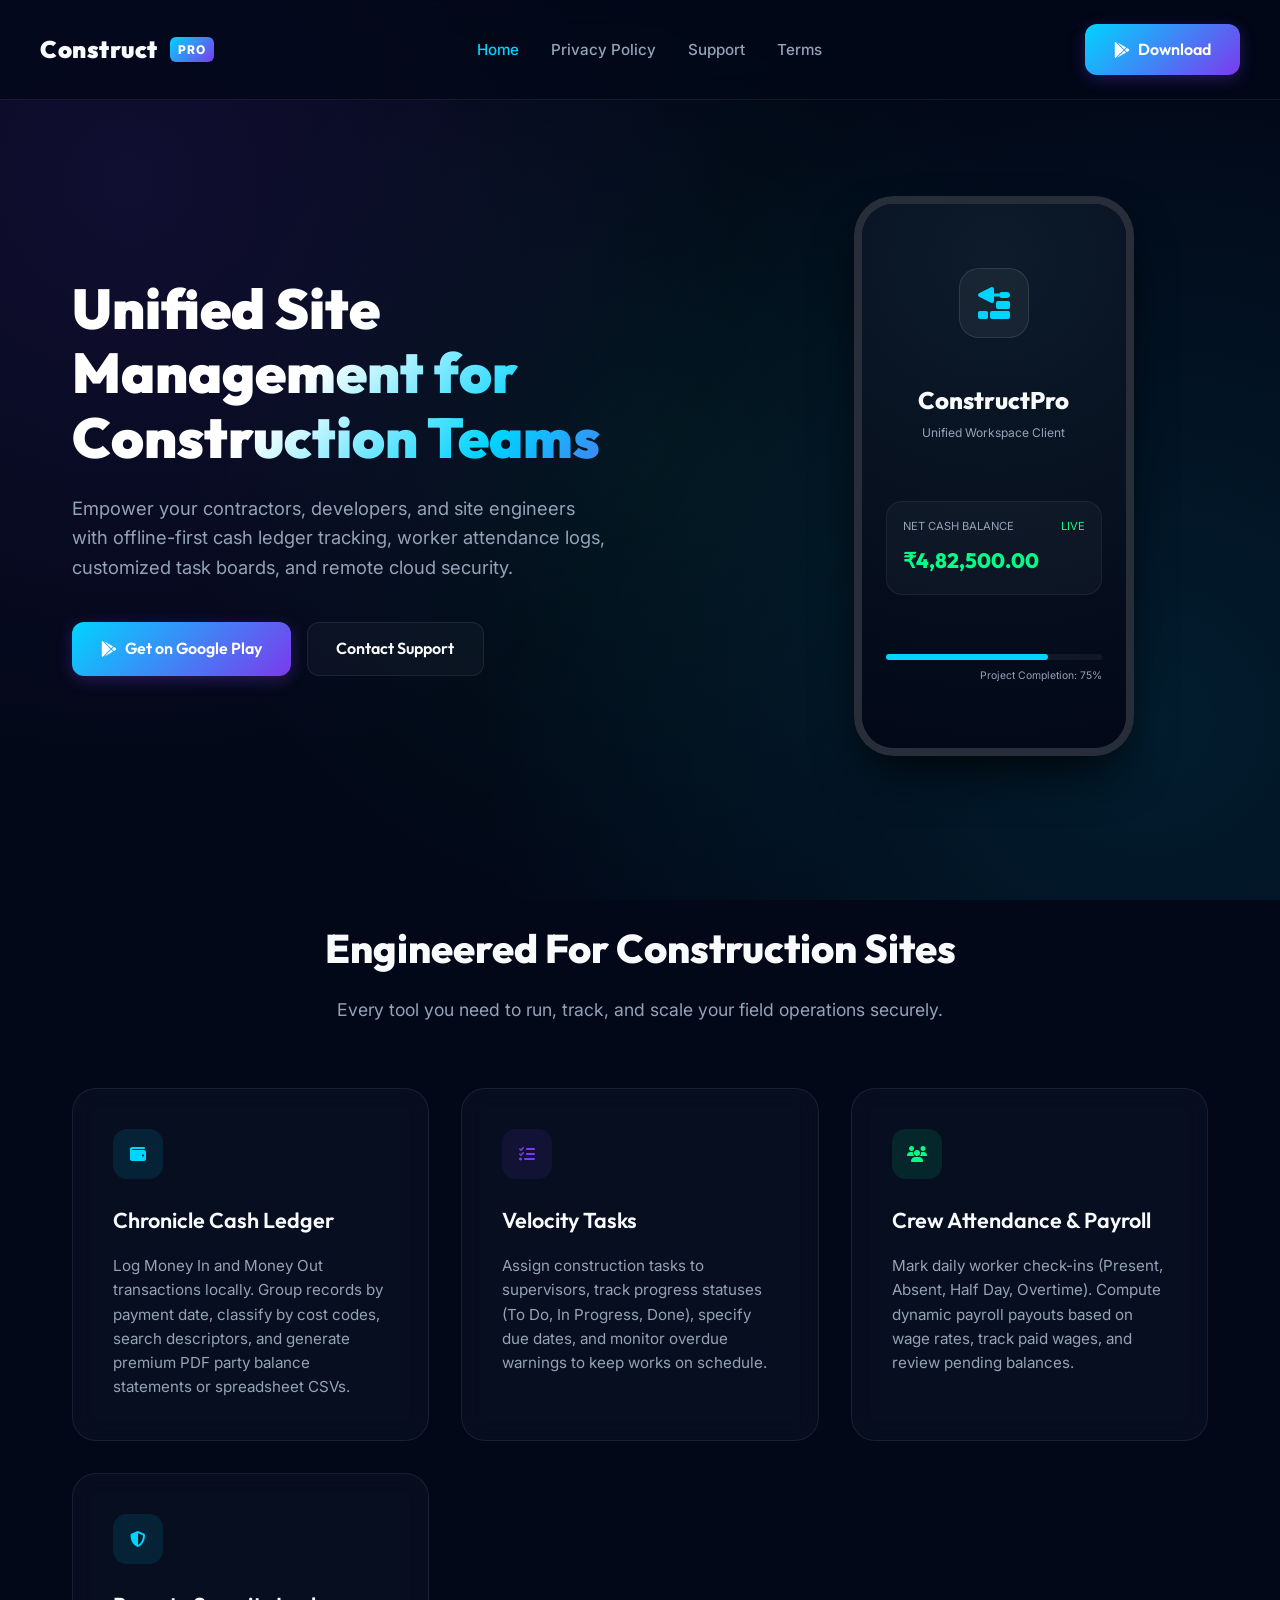
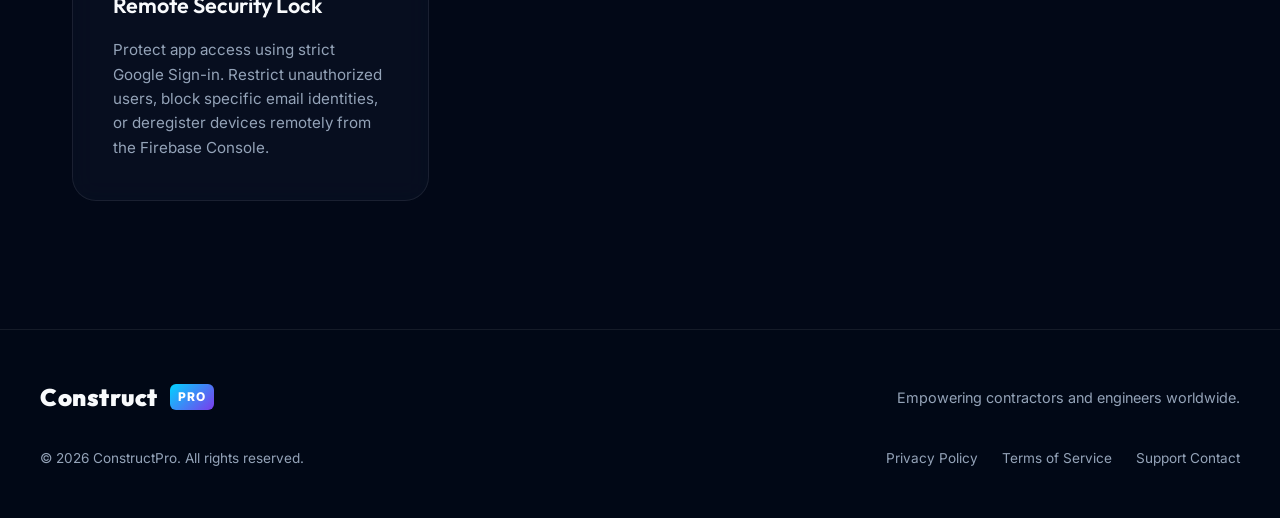
==== docs/index.html @ 1fce341b "docs: add premium landing page, privacy policy, support contact, and terms of service for GitHub Pag" ====
<!DOCTYPE html>
<html lang="en">
<head>
    <meta charset="UTF-8">
    <meta name="viewport" content="width=device-width, initial-scale=1.0">
    <title>ConstructPro - Construction Site, Ledger & Team Management</title>
    <meta name="description" content="Manage construction cash flow ledger, site tasks, and worker attendance in one secure app with real-time analytics.">
    <link rel="stylesheet" href="style.css">
    <!-- FontAwesome for beautiful icons -->
    <link rel="stylesheet" href="https://cdnjs.cloudflare.com/ajax/libs/font-awesome/6.4.0/css/all.min.css">
</head>
<body>

    <!-- Header / Navigation -->
    <header>
        <div class="nav-container">
            <a href="index.html" class="logo-section">
                <span class="logo-text">Construct</span>
                <span class="logo-badge">PRO</span>
            </a>
            <ul class="nav-links">
                <li><a href="index.html" class="active">Home</a></li>
                <li><a href="privacy.html">Privacy Policy</a></li>
                <li><a href="support.html">Support</a></li>
                <li><a href="terms.html">Terms</a></li>
            </ul>
            <a href="https://play.google.com/store/apps/details?id=com.aistudio.constructpro.kgrmqd" class="btn btn-primary" target="_blank">
                <i class="fa-brands fa-google-play"></i> Download
            </a>
        </div>
    </header>

    <!-- Hero Section -->
    <section class="hero">
        <div class="hero-content">
            <h1>Unified Site Management for Construction Teams</h1>
            <p>
                Empower your contractors, developers, and site engineers with offline-first cash ledger tracking, worker attendance logs, customized task boards, and remote cloud security.
            </p>
            <div class="hero-actions">
                <a href="https://play.google.com/store/apps/details?id=com.aistudio.constructpro.kgrmqd" class="btn btn-primary btn-lg" target="_blank">
                    <i class="fa-brands fa-google-play"></i> Get on Google Play
                </a>
                <a href="support.html" class="btn btn-secondary btn-lg">
                    Contact Support
                </a>
            </div>
        </div>
        <div class="hero-preview">
            <!-- Glassmorphic Device Mockup -->
            <div class="device-mockup">
                <div class="device-screen-mock">
                    <div class="device-logo" style="margin-top: 2rem;">
                        <i class="fa-solid fa-trowel-bricks" style="font-size: 2rem; color: #00D4FF;"></i>
                    </div>
                    <div style="text-align: center; margin-top: 1rem;">
                        <h3 style="font-family: 'Outfit', sans-serif; font-size: 1.5rem; font-weight: 800;">ConstructPro</h3>
                        <p style="font-size: 0.75rem; color: #94A3B8; margin-top: 0.25rem;">Unified Workspace Client</p>
                    </div>
                    <div style="width: 100%; padding: 1rem; background: rgba(255,255,255,0.03); border: 1px solid rgba(255,255,255,0.06); border-radius: 16px; margin: 2rem 0;">
                        <div style="display: flex; justify-content: space-between; font-size: 0.7rem; color: #94A3B8; margin-bottom: 0.5rem;">
                            <span>NET CASH BALANCE</span>
                            <span style="color: #00FF87;">LIVE</span>
                        </div>
                        <h4 style="font-family: 'Outfit', sans-serif; font-size: 1.3rem; font-weight: 800; color: #00FF87;">₹4,82,500.00</h4>
                    </div>
                    <div style="width: 100%; display: flex; flex-direction: column; gap: 0.50rem; margin-bottom: 2rem;">
                        <div style="height: 6px; width: 100%; background: rgba(255,255,255,0.05); border-radius: 3px;">
                            <div style="height: 100%; width: 75%; background: var(--accent-cyan); border-radius: 3px;"></div>
                        </div>
                        <span style="font-size: 0.65rem; color: #94A3B8; text-align: right;">Project Completion: 75%</span>
                    </div>
                </div>
            </div>
        </div>
    </section>

    <!-- Features Section -->
    <section class="features-section">
        <div class="section-header">
            <h2>Engineered For Construction Sites</h2>
            <p>Every tool you need to run, track, and scale your field operations securely.</p>
        </div>
        <div class="features-grid">
            
            <!-- Feature 1: Ledger -->
            <div class="feature-card">
                <div class="feature-icon-box">
                    <i class="fa-solid fa-wallet"></i>
                </div>
                <h3>Chronicle Cash Ledger</h3>
                <p>
                    Log Money In and Money Out transactions locally. Group records by payment date, classify by cost codes, search descriptors, and generate premium PDF party balance statements or spreadsheet CSVs.
                </p>
            </div>

            <!-- Feature 2: Tasks -->
            <div class="feature-card violet">
                <div class="feature-icon-box">
                    <i class="fa-solid fa-list-check"></i>
                </div>
                <h3>Velocity Tasks</h3>
                <p>
                    Assign construction tasks to supervisors, track progress statuses (To Do, In Progress, Done), specify due dates, and monitor overdue warnings to keep works on schedule.
                </p>
            </div>

            <!-- Feature 3: Attendance -->
            <div class="feature-card green">
                <div class="feature-icon-box">
                    <i class="fa-solid fa-users"></i>
                </div>
                <h3>Crew Attendance & Payroll</h3>
                <p>
                    Mark daily worker check-ins (Present, Absent, Half Day, Overtime). Compute dynamic payroll payouts based on wage rates, track paid wages, and review pending balances.
                </p>
            </div>

            <!-- Feature 4: Security -->
            <div class="feature-card pink">
                <div class="feature-icon-box">
                    <i class="fa-solid fa-shield-halved"></i>
                </div>
                <h3>Remote Security Lock</h3>
                <p>
                    Protect app access using strict Google Sign-in. Restrict unauthorized users, block specific email identities, or deregister devices remotely from the Firebase Console.
                </p>
            </div>

        </div>
    </section>

    <!-- Footer -->
    <footer>
        <div class="footer-container">
            <div class="footer-top">
                <a href="index.html" class="logo-section">
                    <span class="logo-text">Construct</span>
                    <span class="logo-badge">PRO</span>
                </a>
                <span style="color: #94A3B8; font-size: 0.9rem;">Empowering contractors and engineers worldwide.</span>
            </div>
            <div class="footer-bottom">
                <p>&copy; 2026 ConstructPro. All rights reserved.</p>
                <div class="footer-bottom-links">
                    <a href="privacy.html">Privacy Policy</a>
                    <a href="terms.html">Terms of Service</a>
                    <a href="support.html">Support Contact</a>
                </div>
            </div>
        </div>
    </footer>

</body>
</html>
---- docs/style.css ----
@import url('https://fonts.googleapis.com/css2?family=Inter:wght@300;400;500;600;700&family=Outfit:wght@400;600;800;900&display=swap');

:root {
    --bg-dark: #020817;
    --bg-card: rgba(15, 23, 42, 0.45);
    --border-color: rgba(255, 255, 255, 0.08);
    --accent-cyan: #00D4FF;
    --accent-violet: #7C3AED;
    --accent-green: #00FF87;
    --accent-pink: #EC4899;
    --text-primary: #F8FAFC;
    --text-secondary: #94A3B8;
}

* {
    margin: 0;
    padding: 0;
    box-sizing: border-box;
}

body {
    background-color: var(--bg-dark);
    background-image: 
        radial-gradient(circle at 10% 20%, rgba(124, 58, 237, 0.12) 0%, transparent 45%),
        radial-gradient(circle at 90% 80%, rgba(0, 212, 255, 0.1) 0%, transparent 50%),
        radial-gradient(circle at 50% 50%, rgba(0, 255, 135, 0.05) 0%, transparent 60%);
    background-attachment: fixed;
    color: var(--text-primary);
    font-family: 'Inter', sans-serif;
    line-height: 1.6;
    overflow-x: hidden;
}

/* Header & Nav */
header {
    width: 100%;
    padding: 1.5rem 2rem;
    position: sticky;
    top: 0;
    z-index: 100;
    backdrop-filter: blur(16px);
    -webkit-backdrop-filter: blur(16px);
    border-bottom: 1px solid var(--border-color);
    background: rgba(2, 8, 23, 0.7);
}

.nav-container {
    max-width: 1200px;
    margin: 0 auto;
    display: flex;
    justify-content: space-between;
    align-items: center;
}

.logo-section {
    display: flex;
    align-items: center;
    gap: 0.75rem;
    text-decoration: none;
}

.logo-text {
    font-family: 'Outfit', sans-serif;
    font-weight: 900;
    font-size: 1.5rem;
    color: var(--text-primary);
    letter-spacing: 0.5px;
}

.logo-badge {
    background: linear-gradient(135deg, var(--accent-cyan), var(--accent-violet));
    color: white;
    font-size: 0.75rem;
    font-weight: 800;
    padding: 0.2rem 0.5rem;
    border-radius: 6px;
    letter-spacing: 1px;
}

.nav-links {
    display: flex;
    gap: 2rem;
    list-style: none;
}

.nav-links a {
    color: var(--text-secondary);
    text-decoration: none;
    font-weight: 500;
    font-size: 0.95rem;
    transition: color 0.3s ease;
}

.nav-links a:hover,
.nav-links a.active {
    color: var(--accent-cyan);
}

/* Glass Buttons */
.btn {
    display: inline-flex;
    align-items: center;
    justify-content: center;
    gap: 0.5rem;
    padding: 0.8rem 1.8rem;
    border-radius: 12px;
    font-weight: 600;
    text-decoration: none;
    transition: all 0.3s ease;
    cursor: pointer;
    font-family: 'Outfit', sans-serif;
}

.btn-primary {
    background: linear-gradient(135deg, var(--accent-cyan), var(--accent-violet));
    color: white;
    border: none;
    box-shadow: 0 4px 15px rgba(124, 58, 237, 0.3);
}

.btn-primary:hover {
    transform: translateY(-2px);
    box-shadow: 0 8px 25px rgba(124, 58, 237, 0.45);
}

.btn-secondary {
    background: rgba(255, 255, 255, 0.03);
    color: var(--text-primary);
    border: 1px solid var(--border-color);
}

.btn-secondary:hover {
    background: rgba(255, 255, 255, 0.08);
    border-color: var(--accent-cyan);
    transform: translateY(-2px);
}

/* Hero Section */
.hero {
    max-width: 1200px;
    margin: 4rem auto;
    padding: 2rem;
    display: grid;
    grid-template-columns: 1.2fr 0.8fr;
    gap: 4rem;
    align-items: center;
}

.hero-content h1 {
    font-family: 'Outfit', sans-serif;
    font-size: 3.5rem;
    font-weight: 900;
    line-height: 1.15;
    margin-bottom: 1.5rem;
    background: linear-gradient(135deg, #FFF 40%, var(--accent-cyan) 70%, var(--accent-violet));
    -webkit-background-clip: text;
    -webkit-text-fill-color: transparent;
}

.hero-content p {
    font-size: 1.15rem;
    color: var(--text-secondary);
    margin-bottom: 2.5rem;
    max-width: 540px;
}

.hero-actions {
    display: flex;
    gap: 1rem;
}

.hero-preview {
    display: flex;
    justify-content: center;
    position: relative;
}

.device-mockup {
    width: 280px;
    height: 560px;
    border-radius: 40px;
    border: 8px solid rgba(255, 255, 255, 0.15);
    background: var(--bg-dark);
    box-shadow: 0 25px 50px -12px rgba(0, 0, 0, 0.8);
    position: relative;
    overflow: hidden;
    display: flex;
    flex-direction: column;
    justify-content: center;
    align-items: center;
}

.device-screen-mock {
    width: 100%;
    height: 100%;
    background: radial-gradient(circle at 50% 10%, #0d1b2a, #020817);
    padding: 2rem 1.5rem;
    display: flex;
    flex-direction: column;
    justify-content: space-between;
    align-items: center;
}

.device-logo {
    width: 70px;
    height: 70px;
    border-radius: 20px;
    background: rgba(255, 255, 255, 0.05);
    border: 1px solid rgba(255, 255, 255, 0.1);
    display: flex;
    align-items: center;
    justify-content: center;
}

/* Features Grid */
.features-section {
    max-width: 1200px;
    margin: 6rem auto;
    padding: 2rem;
}

.section-header {
    text-align: center;
    margin-bottom: 4rem;
}

.section-header h2 {
    font-family: 'Outfit', sans-serif;
    font-size: 2.5rem;
    font-weight: 800;
    margin-bottom: 1rem;
}

.section-header p {
    color: var(--text-secondary);
    font-size: 1.1rem;
}

.features-grid {
    display: grid;
    grid-template-columns: repeat(auto-fit, minmax(320px, 1fr));
    gap: 2rem;
}

.feature-card {
    background: var(--bg-card);
    border: 1px solid var(--border-color);
    border-radius: 24px;
    padding: 2.5rem;
    backdrop-filter: blur(12px);
    -webkit-backdrop-filter: blur(12px);
    transition: all 0.3s ease;
}

.feature-card:hover {
    transform: translateY(-5px);
    border-color: var(--accent-cyan);
    box-shadow: 0 10px 30px rgba(0, 212, 255, 0.06);
}

.feature-icon-box {
    width: 50px;
    height: 50px;
    border-radius: 14px;
    display: flex;
    align-items: center;
    justify-content: center;
    margin-bottom: 1.5rem;
    background: rgba(0, 212, 255, 0.1);
    color: var(--accent-cyan);
}

.feature-card.violet .feature-icon-box {
    background: rgba(124, 58, 237, 0.1);
    color: var(--accent-violet);
}

.feature-card.green .feature-icon-box {
    background: rgba(0, 255, 135, 0.1);
    color: var(--accent-green);
}

.feature-card h3 {
    font-family: 'Outfit', sans-serif;
    font-size: 1.35rem;
    font-weight: 600;
    margin-bottom: 1rem;
}

.feature-card p {
    color: var(--text-secondary);
    font-size: 0.95rem;
    line-height: 1.6;
}

/* Document pages template (Privacy, Terms, Support) */
.doc-container {
    max-width: 800px;
    margin: 4rem auto;
    padding: 2rem;
    background: var(--bg-card);
    border: 1px solid var(--border-color);
    border-radius: 24px;
    backdrop-filter: blur(12px);
    -webkit-backdrop-filter: blur(12px);
}

.doc-container h1 {
    font-family: 'Outfit', sans-serif;
    font-size: 2.2rem;
    font-weight: 800;
    margin-bottom: 2rem;
    border-bottom: 1px solid var(--border-color);
    padding-bottom: 1rem;
}

.doc-content h2 {
    font-family: 'Outfit', sans-serif;
    font-size: 1.35rem;
    font-weight: 600;
    margin-top: 2rem;
    margin-bottom: 1rem;
    color: var(--accent-cyan);
}

.doc-content p {
    color: var(--text-secondary);
    margin-bottom: 1.25rem;
    font-size: 0.95rem;
}

.doc-content ul {
    margin-left: 1.5rem;
    margin-bottom: 1.5rem;
    color: var(--text-secondary);
    font-size: 0.95rem;
}

.doc-content li {
    margin-bottom: 0.5rem;
}

/* Support Form */
.support-form {
    display: flex;
    flex-direction: column;
    gap: 1.5rem;
    margin-top: 2rem;
}

.form-group {
    display: flex;
    flex-direction: column;
    gap: 0.5rem;
}

.form-group label {
    font-weight: 600;
    font-size: 0.9rem;
    color: var(--text-primary);
}

.form-group input,
.form-group textarea {
    background: rgba(255, 255, 255, 0.03);
    border: 1px solid var(--border-color);
    border-radius: 12px;
    padding: 0.8rem 1rem;
    color: var(--text-primary);
    font-family: inherit;
    transition: all 0.3s ease;
}

.form-group input:focus,
.form-group textarea:focus {
    outline: none;
    border-color: var(--accent-cyan);
    background: rgba(255, 255, 255, 0.06);
}

/* Footer */
footer {
    border-top: 1px solid var(--border-color);
    padding: 3rem 2rem;
    margin-top: 6rem;
    background: rgba(2, 8, 23, 0.9);
}

.footer-container {
    max-width: 1200px;
    margin: 0 auto;
    display: flex;
    flex-direction: column;
    gap: 2rem;
}

.footer-top {
    display: flex;
    justify-content: space-between;
    align-items: center;
    flex-wrap: wrap;
    gap: 1.5rem;
}

.footer-bottom {
    display: flex;
    justify-content: space-between;
    color: var(--text-secondary);
    font-size: 0.85rem;
    flex-wrap: wrap;
    gap: 1rem;
}

.footer-bottom-links {
    display: flex;
    gap: 1.5rem;
}

.footer-bottom-links a {
    color: var(--text-secondary);
    text-decoration: none;
    transition: color 0.3s ease;
}

.footer-bottom-links a:hover {
    color: var(--accent-cyan);
}

/* Responsive */
@media (max-width: 1024px) {
    .hero {
        grid-template-columns: 1fr;
        text-align: center;
        gap: 3rem;
    }
    .hero-content p {
        margin-left: auto;
        margin-right: auto;
    }
    .hero-actions {
        justify-content: center;
    }
}

@media (max-width: 640px) {
    .hero-content h1 {
        font-size: 2.5rem;
    }
    .nav-links {
        display: none; /* simple hidden links for small mobile */
    }
    .footer-top, .footer-bottom {
        flex-direction: column;
        align-items: center;
        text-align: center;
    }
}
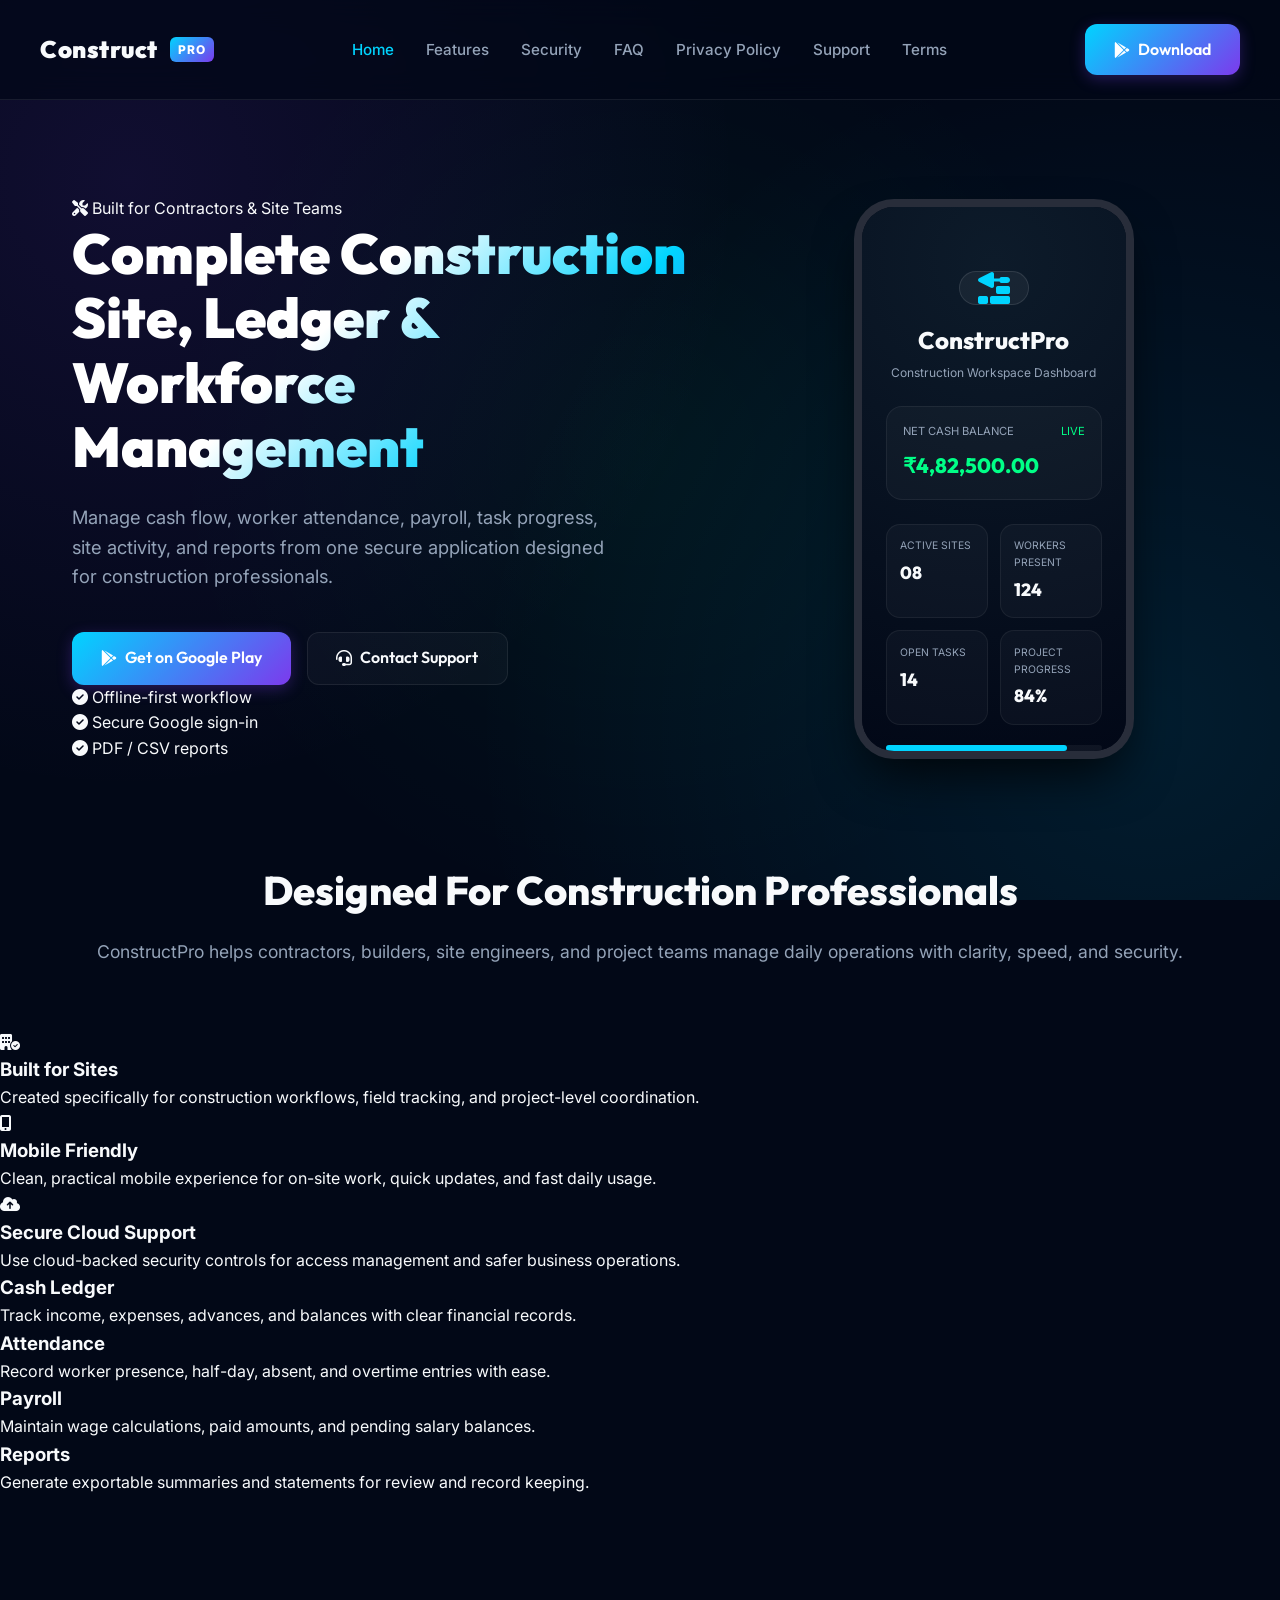
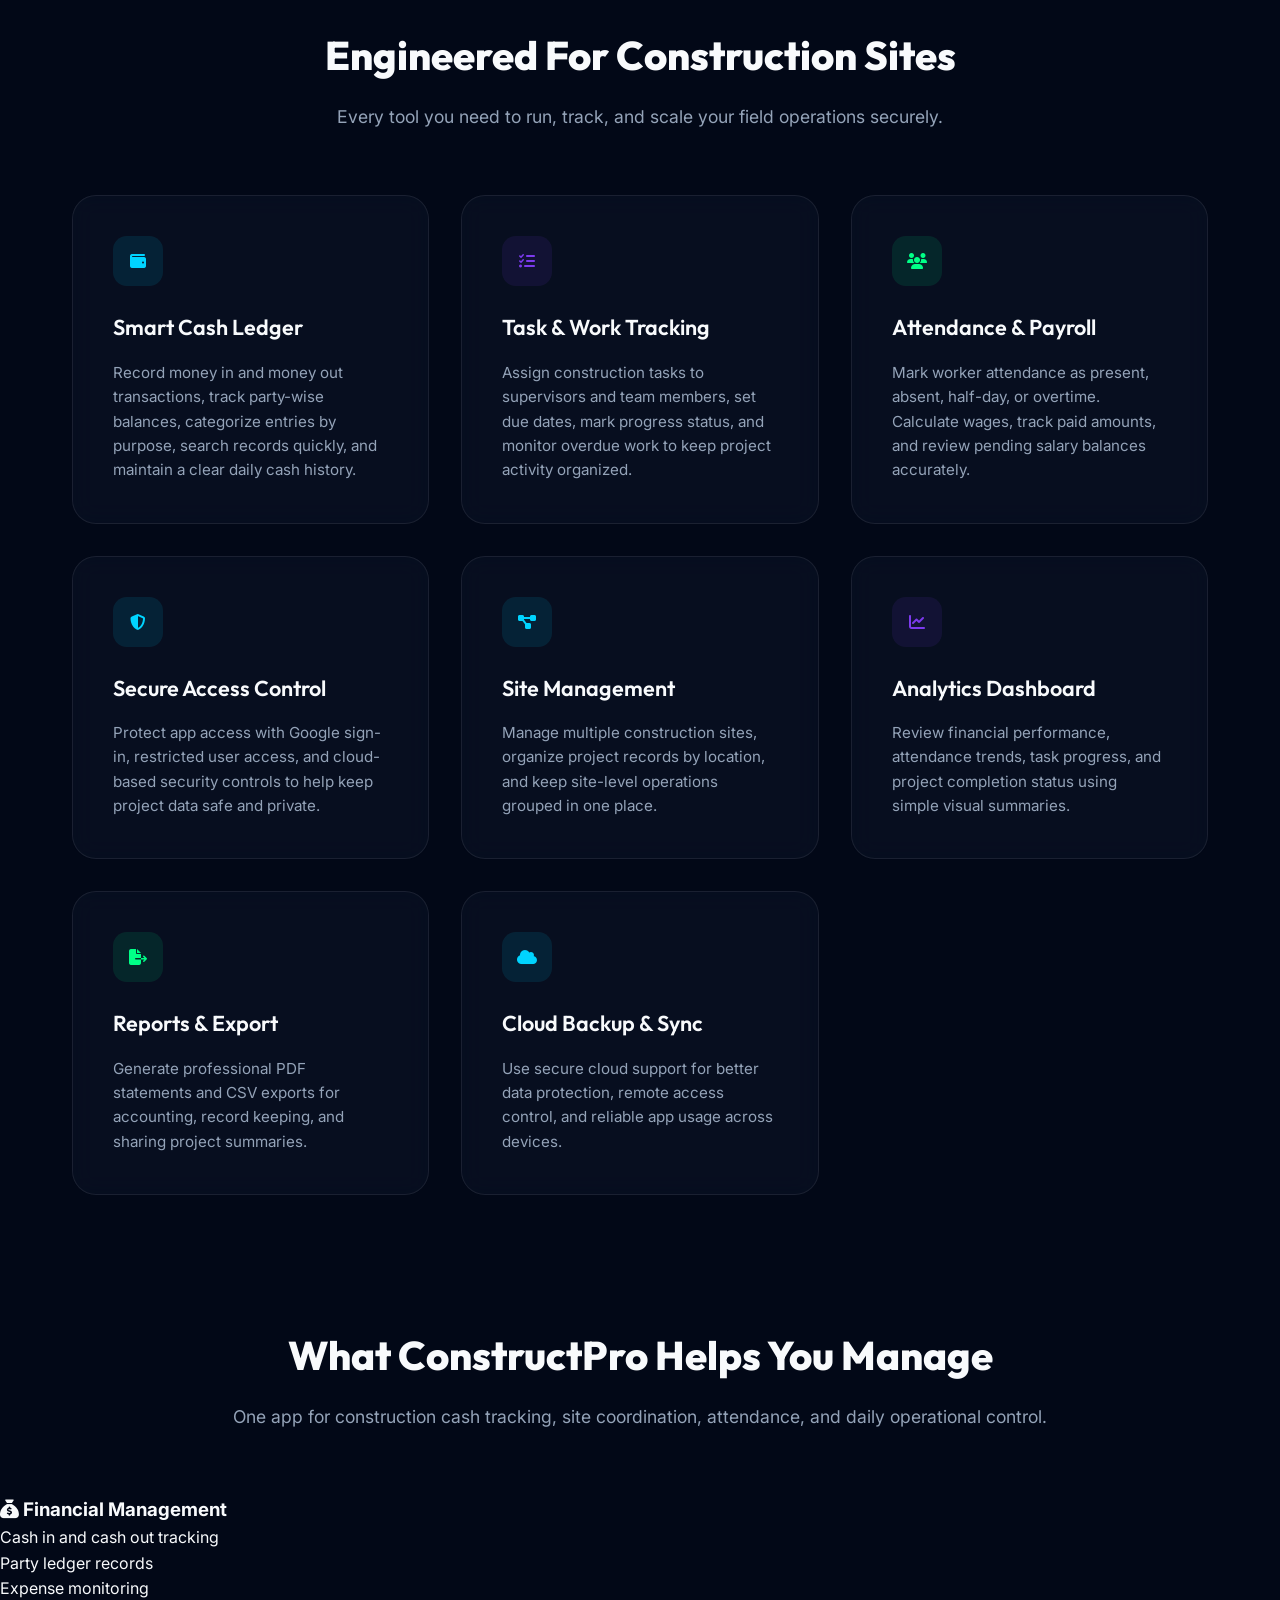
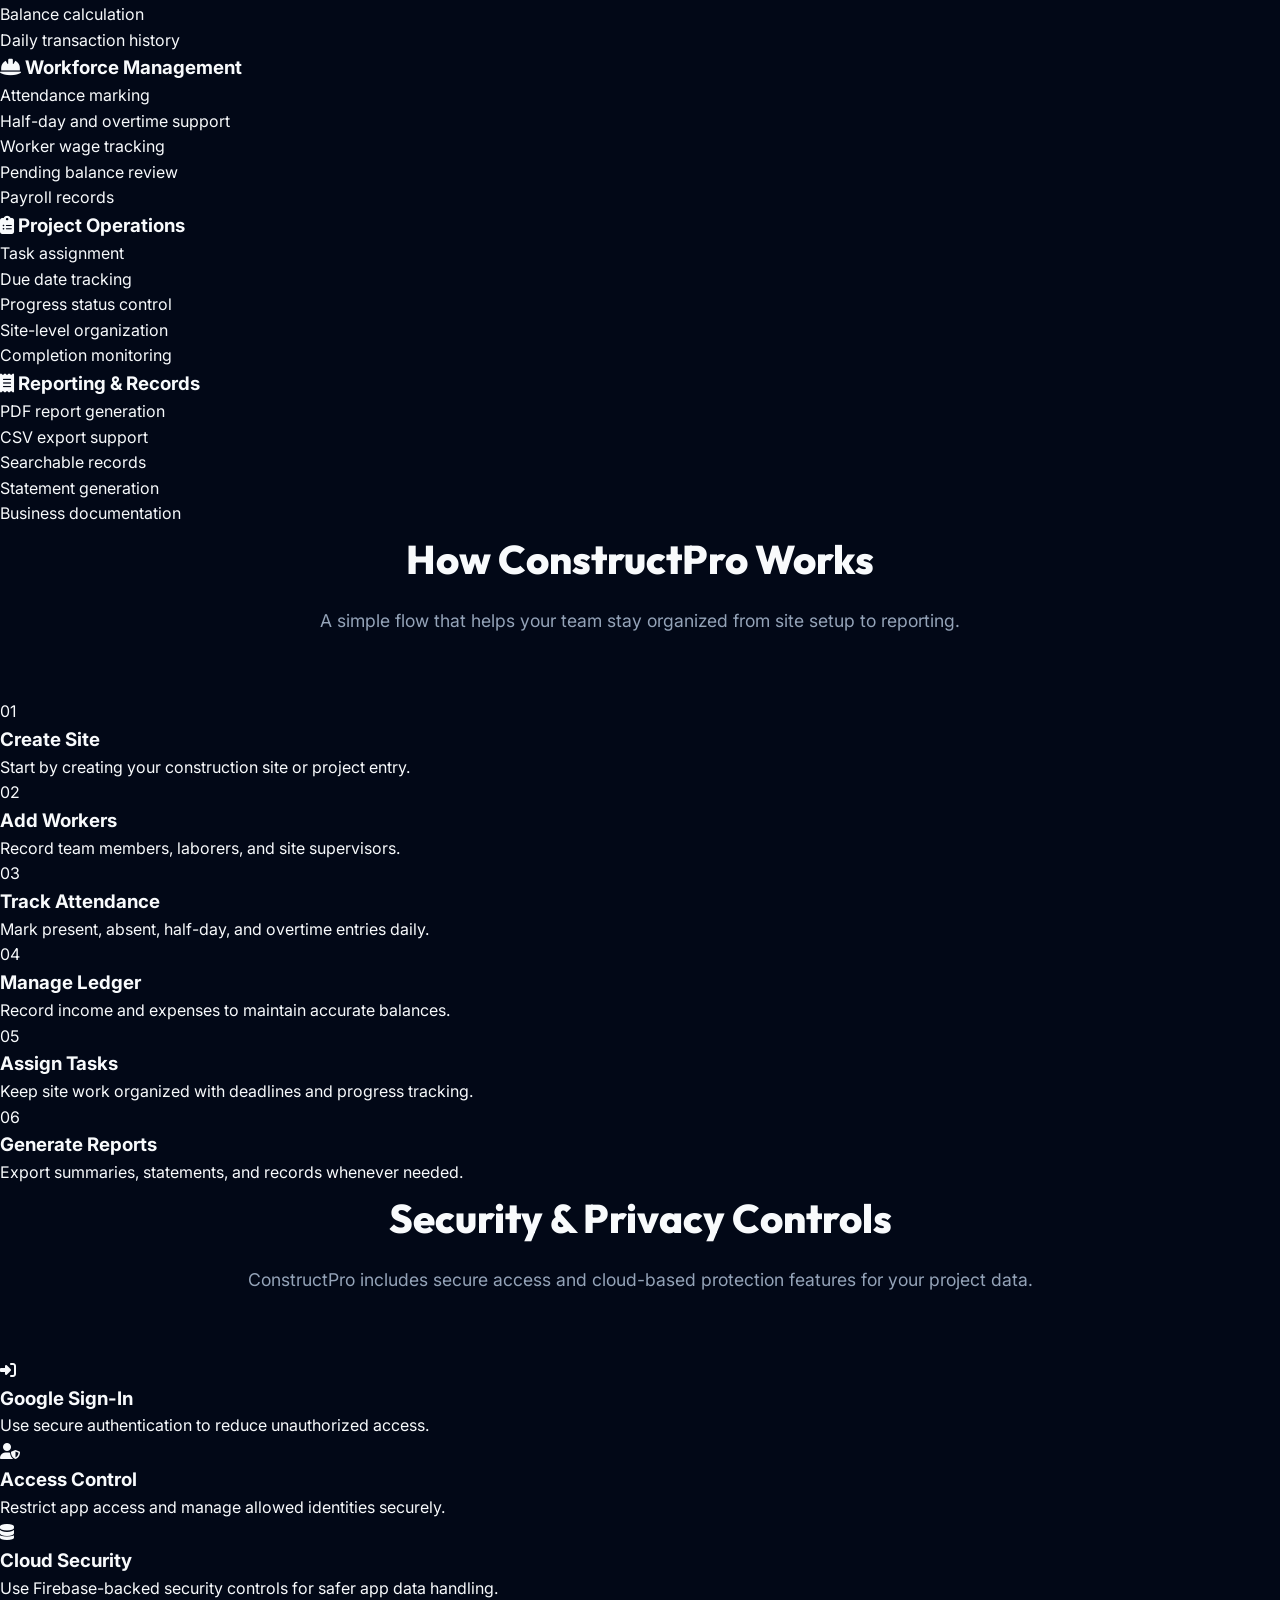
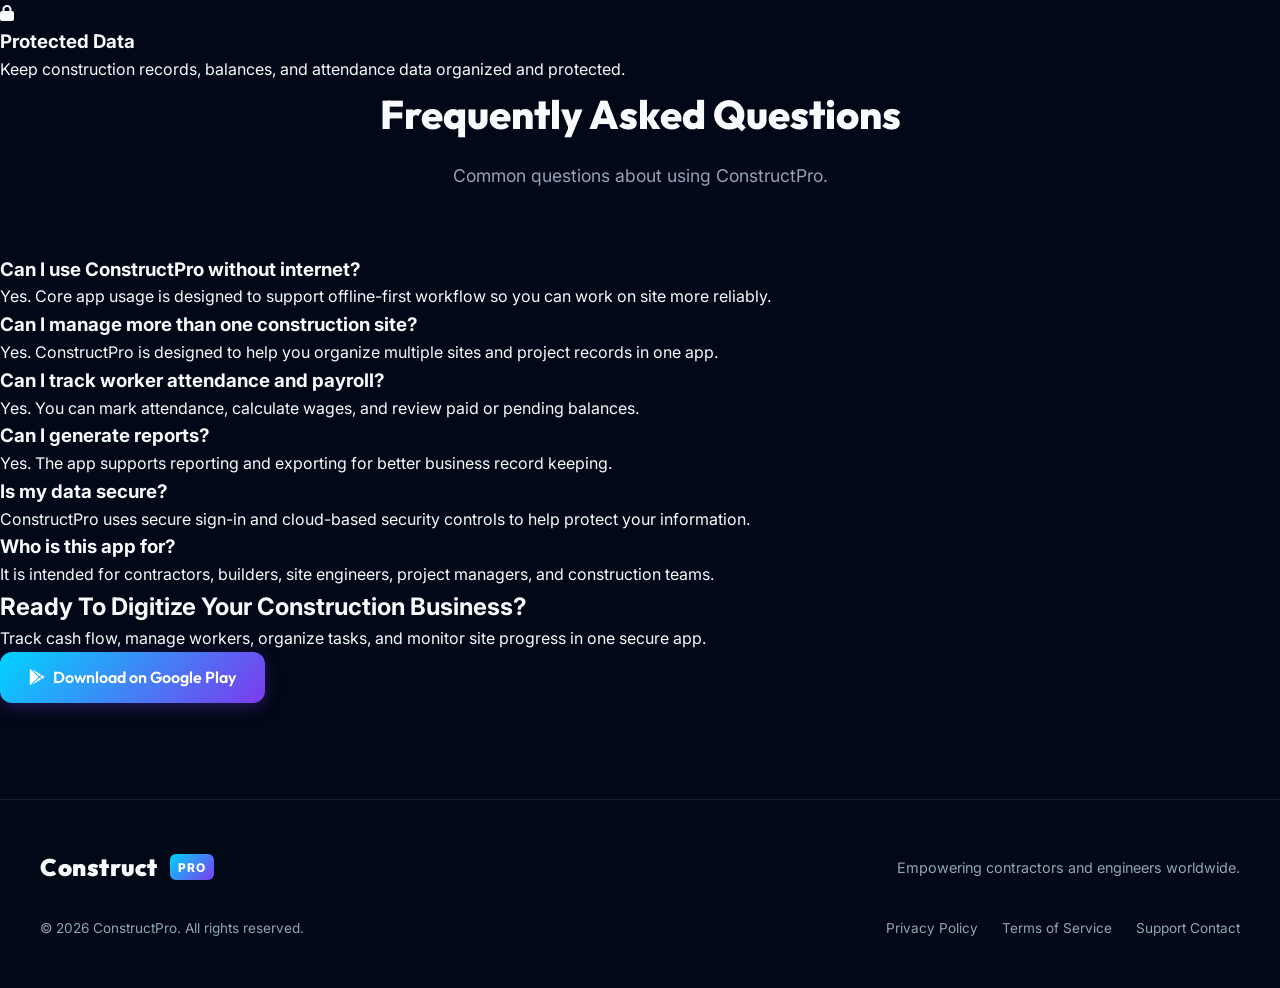
==== commit 3e88753d: "Revise SEO metadata and enhance hero section Updated the description meta tag and added keywords for" ====
--- a/docs/index.html
+++ b/docs/index.html
@@ -4,8 +4,12 @@
     <meta charset="UTF-8">
     <meta name="viewport" content="width=device-width, initial-scale=1.0">
     <title>ConstructPro - Construction Site, Ledger & Team Management</title>
-    <meta name="description" content="Manage construction cash flow ledger, site tasks, and worker attendance in one secure app with real-time analytics.">
+    <meta name="description" content="ConstructPro is an all-in-one construction management app for cash ledger tracking, site tasks, worker attendance, payroll, reports, and secure cloud-backed operations.">
+    <meta name="keywords" content="construction app, site management, ledger app, attendance app, payroll management, contractor app, construction dashboard, project management">
+    <meta name="theme-color" content="#0B1220">
+    <link rel="canonical" href="index.html">
     <link rel="stylesheet" href="style.css">
+    <link rel="preconnect" href="https://cdnjs.cloudflare.com">
     <!-- FontAwesome for beautiful icons -->
     <link rel="stylesheet" href="https://cdnjs.cloudflare.com/ajax/libs/font-awesome/6.4.0/css/all.min.css">
 </head>
@@ -14,132 +18,478 @@
     <!-- Header / Navigation -->
     <header>
         <div class="nav-container">
-            <a href="index.html" class="logo-section">
+            <a href="index.html" class="logo-section" aria-label="ConstructPro home">
                 <span class="logo-text">Construct</span>
                 <span class="logo-badge">PRO</span>
             </a>
+
             <ul class="nav-links">
                 <li><a href="index.html" class="active">Home</a></li>
+                <li><a href="#features">Features</a></li>
+                <li><a href="#security">Security</a></li>
+                <li><a href="#faq">FAQ</a></li>
                 <li><a href="privacy.html">Privacy Policy</a></li>
                 <li><a href="support.html">Support</a></li>
                 <li><a href="terms.html">Terms</a></li>
             </ul>
-            <a href="https://play.google.com/store/apps/details?id=com.aistudio.constructpro.kgrmqd" class="btn btn-primary" target="_blank">
+
+            <a href="https://play.google.com/store/apps/details?id=com.aistudio.constructpro.kgrmqd"
+               class="btn btn-primary"
+               target="_blank"
+               rel="noopener noreferrer">
                 <i class="fa-brands fa-google-play"></i> Download
             </a>
         </div>
     </header>
 
-    <!-- Hero Section -->
-    <section class="hero">
-        <div class="hero-content">
-            <h1>Unified Site Management for Construction Teams</h1>
-            <p>
-                Empower your contractors, developers, and site engineers with offline-first cash ledger tracking, worker attendance logs, customized task boards, and remote cloud security.
-            </p>
-            <div class="hero-actions">
-                <a href="https://play.google.com/store/apps/details?id=com.aistudio.constructpro.kgrmqd" class="btn btn-primary btn-lg" target="_blank">
-                    <i class="fa-brands fa-google-play"></i> Get on Google Play
+    <main>
+
+        <!-- Hero Section -->
+        <section class="hero">
+            <div class="hero-content">
+                <div class="hero-kicker">
+                    <span class="hero-pill"><i class="fa-solid fa-screwdriver-wrench"></i> Built for Contractors & Site Teams</span>
+                </div>
+
+                <h1>Complete Construction Site, Ledger & Workforce Management</h1>
+
+                <p>
+                    Manage cash flow, worker attendance, payroll, task progress, site activity, and reports from one secure application designed for construction professionals.
+                </p>
+
+                <div class="hero-actions">
+                    <a href="https://play.google.com/store/apps/details?id=com.aistudio.constructpro.kgrmqd"
+                       class="btn btn-primary btn-lg"
+                       target="_blank"
+                       rel="noopener noreferrer">
+                        <i class="fa-brands fa-google-play"></i> Get on Google Play
+                    </a>
+                    <a href="support.html" class="btn btn-secondary btn-lg">
+                        <i class="fa-solid fa-headset"></i> Contact Support
+                    </a>
+                </div>
+
+                <div class="hero-meta">
+                    <div class="hero-meta-item">
+                        <i class="fa-solid fa-circle-check"></i>
+                        <span>Offline-first workflow</span>
+                    </div>
+                    <div class="hero-meta-item">
+                        <i class="fa-solid fa-circle-check"></i>
+                        <span>Secure Google sign-in</span>
+                    </div>
+                    <div class="hero-meta-item">
+                        <i class="fa-solid fa-circle-check"></i>
+                        <span>PDF / CSV reports</span>
+                    </div>
+                </div>
+            </div>
+
+            <div class="hero-preview">
+                <!-- Glassmorphic Device Mockup -->
+                <div class="device-mockup">
+                    <div class="device-screen-mock">
+                        <div class="device-logo" style="margin-top: 2rem;">
+                            <i class="fa-solid fa-trowel-bricks" style="font-size: 2rem; color: #00D4FF;"></i>
+                        </div>
+
+                        <div style="text-align: center; margin-top: 1rem;">
+                            <h3 style="font-family: 'Outfit', sans-serif; font-size: 1.5rem; font-weight: 800;">ConstructPro</h3>
+                            <p style="font-size: 0.75rem; color: #94A3B8; margin-top: 0.25rem;">Construction Workspace Dashboard</p>
+                        </div>
+
+                        <div style="width: 100%; padding: 1rem; background: rgba(255,255,255,0.03); border: 1px solid rgba(255,255,255,0.06); border-radius: 16px; margin: 1.5rem 0;">
+                            <div style="display: flex; justify-content: space-between; font-size: 0.7rem; color: #94A3B8; margin-bottom: 0.5rem;">
+                                <span>NET CASH BALANCE</span>
+                                <span style="color: #00FF87;">LIVE</span>
+                            </div>
+                            <h4 style="font-family: 'Outfit', sans-serif; font-size: 1.3rem; font-weight: 800; color: #00FF87;">₹4,82,500.00</h4>
+                        </div>
+
+                        <div style="width: 100%; display: grid; grid-template-columns: 1fr 1fr; gap: 0.75rem; margin-bottom: 1.25rem;">
+                            <div style="padding: 0.85rem; background: rgba(255,255,255,0.03); border: 1px solid rgba(255,255,255,0.06); border-radius: 14px;">
+                                <div style="font-size: 0.65rem; color: #94A3B8; margin-bottom: 0.25rem;">ACTIVE SITES</div>
+                                <div style="font-family: 'Outfit', sans-serif; font-size: 1.1rem; font-weight: 800;">08</div>
+                            </div>
+                            <div style="padding: 0.85rem; background: rgba(255,255,255,0.03); border: 1px solid rgba(255,255,255,0.06); border-radius: 14px;">
+                                <div style="font-size: 0.65rem; color: #94A3B8; margin-bottom: 0.25rem;">WORKERS PRESENT</div>
+                                <div style="font-family: 'Outfit', sans-serif; font-size: 1.1rem; font-weight: 800;">124</div>
+                            </div>
+                            <div style="padding: 0.85rem; background: rgba(255,255,255,0.03); border: 1px solid rgba(255,255,255,0.06); border-radius: 14px;">
+                                <div style="font-size: 0.65rem; color: #94A3B8; margin-bottom: 0.25rem;">OPEN TASKS</div>
+                                <div style="font-family: 'Outfit', sans-serif; font-size: 1.1rem; font-weight: 800;">14</div>
+                            </div>
+                            <div style="padding: 0.85rem; background: rgba(255,255,255,0.03); border: 1px solid rgba(255,255,255,0.06); border-radius: 14px;">
+                                <div style="font-size: 0.65rem; color: #94A3B8; margin-bottom: 0.25rem;">PROJECT PROGRESS</div>
+                                <div style="font-family: 'Outfit', sans-serif; font-size: 1.1rem; font-weight: 800;">84%</div>
+                            </div>
+                        </div>
+
+                        <div style="width: 100%; display: flex; flex-direction: column; gap: 0.50rem; margin-bottom: 1.25rem;">
+                            <div style="height: 6px; width: 100%; background: rgba(255,255,255,0.05); border-radius: 3px;">
+                                <div style="height: 100%; width: 84%; background: var(--accent-cyan); border-radius: 3px;"></div>
+                            </div>
+                            <span style="font-size: 0.65rem; color: #94A3B8; text-align: right;">Project Completion: 84%</span>
+                        </div>
+
+                        <div style="width: 100%; padding: 1rem; background: rgba(255,255,255,0.03); border: 1px solid rgba(255,255,255,0.06); border-radius: 16px;">
+                            <div style="display: flex; justify-content: space-between; align-items: center;">
+                                <span style="font-size: 0.75rem; color: #94A3B8;">TODAY'S EXPENSES</span>
+                                <span style="font-family: 'Outfit', sans-serif; font-weight: 800;">₹24,000</span>
+                            </div>
+                        </div>
+                    </div>
+                </div>
+            </div>
+        </section>
+
+        <!-- App Overview -->
+        <section class="overview-section">
+            <div class="section-header">
+                <h2>Designed For Construction Professionals</h2>
+                <p>
+                    ConstructPro helps contractors, builders, site engineers, and project teams manage daily operations with clarity, speed, and security.
+                </p>
+            </div>
+
+            <div class="overview-grid">
+                <div class="overview-card">
+                    <i class="fa-solid fa-building-circle-check"></i>
+                    <h3>Built for Sites</h3>
+                    <p>Created specifically for construction workflows, field tracking, and project-level coordination.</p>
+                </div>
+                <div class="overview-card">
+                    <i class="fa-solid fa-mobile-screen-button"></i>
+                    <h3>Mobile Friendly</h3>
+                    <p>Clean, practical mobile experience for on-site work, quick updates, and fast daily usage.</p>
+                </div>
+                <div class="overview-card">
+                    <i class="fa-solid fa-cloud-arrow-up"></i>
+                    <h3>Secure Cloud Support</h3>
+                    <p>Use cloud-backed security controls for access management and safer business operations.</p>
+                </div>
+            </div>
+        </section>
+
+        <!-- Highlights / Statistics -->
+        <section class="stats-section">
+            <div class="stats-grid">
+                <div class="stat-card">
+                    <h3>Cash Ledger</h3>
+                    <p>Track income, expenses, advances, and balances with clear financial records.</p>
+                </div>
+                <div class="stat-card">
+                    <h3>Attendance</h3>
+                    <p>Record worker presence, half-day, absent, and overtime entries with ease.</p>
+                </div>
+                <div class="stat-card">
+                    <h3>Payroll</h3>
+                    <p>Maintain wage calculations, paid amounts, and pending salary balances.</p>
+                </div>
+                <div class="stat-card">
+                    <h3>Reports</h3>
+                    <p>Generate exportable summaries and statements for review and record keeping.</p>
+                </div>
+            </div>
+        </section>
+
+        <!-- Features Section -->
+        <section id="features" class="features-section">
+            <div class="section-header">
+                <h2>Engineered For Construction Sites</h2>
+                <p>Every tool you need to run, track, and scale your field operations securely.</p>
+            </div>
+
+            <div class="features-grid">
+
+                <!-- Feature 1 -->
+                <div class="feature-card">
+                    <div class="feature-icon-box">
+                        <i class="fa-solid fa-wallet"></i>
+                    </div>
+                    <h3>Smart Cash Ledger</h3>
+                    <p>
+                        Record money in and money out transactions, track party-wise balances, categorize entries by purpose, search records quickly, and maintain a clear daily cash history.
+                    </p>
+                </div>
+
+                <!-- Feature 2 -->
+                <div class="feature-card violet">
+                    <div class="feature-icon-box">
+                        <i class="fa-solid fa-list-check"></i>
+                    </div>
+                    <h3>Task & Work Tracking</h3>
+                    <p>
+                        Assign construction tasks to supervisors and team members, set due dates, mark progress status, and monitor overdue work to keep project activity organized.
+                    </p>
+                </div>
+
+                <!-- Feature 3 -->
+                <div class="feature-card green">
+                    <div class="feature-icon-box">
+                        <i class="fa-solid fa-users"></i>
+                    </div>
+                    <h3>Attendance & Payroll</h3>
+                    <p>
+                        Mark worker attendance as present, absent, half-day, or overtime. Calculate wages, track paid amounts, and review pending salary balances accurately.
+                    </p>
+                </div>
+
+                <!-- Feature 4 -->
+                <div class="feature-card pink">
+                    <div class="feature-icon-box">
+                        <i class="fa-solid fa-shield-halved"></i>
+                    </div>
+                    <h3>Secure Access Control</h3>
+                    <p>
+                        Protect app access with Google sign-in, restricted user access, and cloud-based security controls to help keep project data safe and private.
+                    </p>
+                </div>
+
+                <!-- Feature 5 -->
+                <div class="feature-card">
+                    <div class="feature-icon-box">
+                        <i class="fa-solid fa-diagram-project"></i>
+                    </div>
+                    <h3>Site Management</h3>
+                    <p>
+                        Manage multiple construction sites, organize project records by location, and keep site-level operations grouped in one place.
+                    </p>
+                </div>
+
+                <!-- Feature 6 -->
+                <div class="feature-card violet">
+                    <div class="feature-icon-box">
+                        <i class="fa-solid fa-chart-line"></i>
+                    </div>
+                    <h3>Analytics Dashboard</h3>
+                    <p>
+                        Review financial performance, attendance trends, task progress, and project completion status using simple visual summaries.
+                    </p>
+                </div>
+
+                <!-- Feature 7 -->
+                <div class="feature-card green">
+                    <div class="feature-icon-box">
+                        <i class="fa-solid fa-file-export"></i>
+                    </div>
+                    <h3>Reports & Export</h3>
+                    <p>
+                        Generate professional PDF statements and CSV exports for accounting, record keeping, and sharing project summaries.
+                    </p>
+                </div>
+
+                <!-- Feature 8 -->
+                <div class="feature-card pink">
+                    <div class="feature-icon-box">
+                        <i class="fa-solid fa-cloud"></i>
+                    </div>
+                    <h3>Cloud Backup & Sync</h3>
+                    <p>
+                        Use secure cloud support for better data protection, remote access control, and reliable app usage across devices.
+                    </p>
+                </div>
+
+            </div>
+        </section>
+
+        <!-- App Details Section -->
+        <section class="details-section">
+            <div class="section-header">
+                <h2>What ConstructPro Helps You Manage</h2>
+                <p>
+                    One app for construction cash tracking, site coordination, attendance, and daily operational control.
+                </p>
+            </div>
+
+            <div class="details-grid">
+                <div class="details-card">
+                    <h3><i class="fa-solid fa-sack-dollar"></i> Financial Management</h3>
+                    <ul>
+                        <li>Cash in and cash out tracking</li>
+                        <li>Party ledger records</li>
+                        <li>Expense monitoring</li>
+                        <li>Balance calculation</li>
+                        <li>Daily transaction history</li>
+                    </ul>
+                </div>
+
+                <div class="details-card">
+                    <h3><i class="fa-solid fa-helmet-safety"></i> Workforce Management</h3>
+                    <ul>
+                        <li>Attendance marking</li>
+                        <li>Half-day and overtime support</li>
+                        <li>Worker wage tracking</li>
+                        <li>Pending balance review</li>
+                        <li>Payroll records</li>
+                    </ul>
+                </div>
+
+                <div class="details-card">
+                    <h3><i class="fa-solid fa-clipboard-list"></i> Project Operations</h3>
+                    <ul>
+                        <li>Task assignment</li>
+                        <li>Due date tracking</li>
+                        <li>Progress status control</li>
+                        <li>Site-level organization</li>
+                        <li>Completion monitoring</li>
+                    </ul>
+                </div>
+
+                <div class="details-card">
+                    <h3><i class="fa-solid fa-receipt"></i> Reporting & Records</h3>
+                    <ul>
+                        <li>PDF report generation</li>
+                        <li>CSV export support</li>
+                        <li>Searchable records</li>
+                        <li>Statement generation</li>
+                        <li>Business documentation</li>
+                    </ul>
+                </div>
+            </div>
+        </section>
+
+        <!-- How it Works -->
+        <section class="workflow-section">
+            <div class="section-header">
+                <h2>How ConstructPro Works</h2>
+                <p>A simple flow that helps your team stay organized from site setup to reporting.</p>
+            </div>
+
+            <div class="workflow-grid">
+                <div class="workflow-step">
+                    <span class="workflow-number">01</span>
+                    <h3>Create Site</h3>
+                    <p>Start by creating your construction site or project entry.</p>
+                </div>
+                <div class="workflow-step">
+                    <span class="workflow-number">02</span>
+                    <h3>Add Workers</h3>
+                    <p>Record team members, laborers, and site supervisors.</p>
+                </div>
+                <div class="workflow-step">
+                    <span class="workflow-number">03</span>
+                    <h3>Track Attendance</h3>
+                    <p>Mark present, absent, half-day, and overtime entries daily.</p>
+                </div>
+                <div class="workflow-step">
+                    <span class="workflow-number">04</span>
+                    <h3>Manage Ledger</h3>
+                    <p>Record income and expenses to maintain accurate balances.</p>
+                </div>
+                <div class="workflow-step">
+                    <span class="workflow-number">05</span>
+                    <h3>Assign Tasks</h3>
+                    <p>Keep site work organized with deadlines and progress tracking.</p>
+                </div>
+                <div class="workflow-step">
+                    <span class="workflow-number">06</span>
+                    <h3>Generate Reports</h3>
+                    <p>Export summaries, statements, and records whenever needed.</p>
+                </div>
+            </div>
+        </section>
+
+        <!-- Security Section -->
+        <section id="security" class="security-section">
+            <div class="section-header">
+                <h2>Security & Privacy Controls</h2>
+                <p>ConstructPro includes secure access and cloud-based protection features for your project data.</p>
+            </div>
+
+            <div class="security-grid">
+                <div class="security-card">
+                    <i class="fa-solid fa-right-to-bracket"></i>
+                    <h3>Google Sign-In</h3>
+                    <p>Use secure authentication to reduce unauthorized access.</p>
+                </div>
+                <div class="security-card">
+                    <i class="fa-solid fa-user-shield"></i>
+                    <h3>Access Control</h3>
+                    <p>Restrict app access and manage allowed identities securely.</p>
+                </div>
+                <div class="security-card">
+                    <i class="fa-solid fa-database"></i>
+                    <h3>Cloud Security</h3>
+                    <p>Use Firebase-backed security controls for safer app data handling.</p>
+                </div>
+                <div class="security-card">
+                    <i class="fa-solid fa-lock"></i>
+                    <h3>Protected Data</h3>
+                    <p>Keep construction records, balances, and attendance data organized and protected.</p>
+                </div>
+            </div>
+        </section>
+
+        <!-- FAQ Section -->
+        <section id="faq" class="faq-section">
+            <div class="section-header">
+                <h2>Frequently Asked Questions</h2>
+                <p>Common questions about using ConstructPro.</p>
+            </div>
+
+            <div class="faq-grid">
+                <div class="faq-item">
+                    <h3>Can I use ConstructPro without internet?</h3>
+                    <p>Yes. Core app usage is designed to support offline-first workflow so you can work on site more reliably.</p>
+                </div>
+
+                <div class="faq-item">
+                    <h3>Can I manage more than one construction site?</h3>
+                    <p>Yes. ConstructPro is designed to help you organize multiple sites and project records in one app.</p>
+                </div>
+
+                <div class="faq-item">
+                    <h3>Can I track worker attendance and payroll?</h3>
+                    <p>Yes. You can mark attendance, calculate wages, and review paid or pending balances.</p>
+                </div>
+
+                <div class="faq-item">
+                    <h3>Can I generate reports?</h3>
+                    <p>Yes. The app supports reporting and exporting for better business record keeping.</p>
+                </div>
+
+                <div class="faq-item">
+                    <h3>Is my data secure?</h3>
+                    <p>ConstructPro uses secure sign-in and cloud-based security controls to help protect your information.</p>
+                </div>
+
+                <div class="faq-item">
+                    <h3>Who is this app for?</h3>
+                    <p>It is intended for contractors, builders, site engineers, project managers, and construction teams.</p>
+                </div>
+            </div>
+        </section>
+
+        <!-- Download CTA -->
+        <section class="download-section">
+            <div class="download-box">
+                <h2>Ready To Digitize Your Construction Business?</h2>
+                <p>
+                    Track cash flow, manage workers, organize tasks, and monitor site progress in one secure app.
+                </p>
+                <a href="https://play.google.com/store/apps/details?id=com.aistudio.constructpro.kgrmqd"
+                   class="btn btn-primary btn-lg"
+                   target="_blank"
+                   rel="noopener noreferrer">
+                    <i class="fa-brands fa-google-play"></i> Download on Google Play
                 </a>
-                <a href="support.html" class="btn btn-secondary btn-lg">
-                    Contact Support
-                </a>
-            </div>
-        </div>
-        <div class="hero-preview">
-            <!-- Glassmorphic Device Mockup -->
-            <div class="device-mockup">
-                <div class="device-screen-mock">
-                    <div class="device-logo" style="margin-top: 2rem;">
-                        <i class="fa-solid fa-trowel-bricks" style="font-size: 2rem; color: #00D4FF;"></i>
-                    </div>
-                    <div style="text-align: center; margin-top: 1rem;">
-                        <h3 style="font-family: 'Outfit', sans-serif; font-size: 1.5rem; font-weight: 800;">ConstructPro</h3>
-                        <p style="font-size: 0.75rem; color: #94A3B8; margin-top: 0.25rem;">Unified Workspace Client</p>
-                    </div>
-                    <div style="width: 100%; padding: 1rem; background: rgba(255,255,255,0.03); border: 1px solid rgba(255,255,255,0.06); border-radius: 16px; margin: 2rem 0;">
-                        <div style="display: flex; justify-content: space-between; font-size: 0.7rem; color: #94A3B8; margin-bottom: 0.5rem;">
-                            <span>NET CASH BALANCE</span>
-                            <span style="color: #00FF87;">LIVE</span>
-                        </div>
-                        <h4 style="font-family: 'Outfit', sans-serif; font-size: 1.3rem; font-weight: 800; color: #00FF87;">₹4,82,500.00</h4>
-                    </div>
-                    <div style="width: 100%; display: flex; flex-direction: column; gap: 0.50rem; margin-bottom: 2rem;">
-                        <div style="height: 6px; width: 100%; background: rgba(255,255,255,0.05); border-radius: 3px;">
-                            <div style="height: 100%; width: 75%; background: var(--accent-cyan); border-radius: 3px;"></div>
-                        </div>
-                        <span style="font-size: 0.65rem; color: #94A3B8; text-align: right;">Project Completion: 75%</span>
-                    </div>
-                </div>
-            </div>
-        </div>
-    </section>
-
-    <!-- Features Section -->
-    <section class="features-section">
-        <div class="section-header">
-            <h2>Engineered For Construction Sites</h2>
-            <p>Every tool you need to run, track, and scale your field operations securely.</p>
-        </div>
-        <div class="features-grid">
-            
-            <!-- Feature 1: Ledger -->
-            <div class="feature-card">
-                <div class="feature-icon-box">
-                    <i class="fa-solid fa-wallet"></i>
-                </div>
-                <h3>Chronicle Cash Ledger</h3>
-                <p>
-                    Log Money In and Money Out transactions locally. Group records by payment date, classify by cost codes, search descriptors, and generate premium PDF party balance statements or spreadsheet CSVs.
-                </p>
-            </div>
-
-            <!-- Feature 2: Tasks -->
-            <div class="feature-card violet">
-                <div class="feature-icon-box">
-                    <i class="fa-solid fa-list-check"></i>
-                </div>
-                <h3>Velocity Tasks</h3>
-                <p>
-                    Assign construction tasks to supervisors, track progress statuses (To Do, In Progress, Done), specify due dates, and monitor overdue warnings to keep works on schedule.
-                </p>
-            </div>
-
-            <!-- Feature 3: Attendance -->
-            <div class="feature-card green">
-                <div class="feature-icon-box">
-                    <i class="fa-solid fa-users"></i>
-                </div>
-                <h3>Crew Attendance & Payroll</h3>
-                <p>
-                    Mark daily worker check-ins (Present, Absent, Half Day, Overtime). Compute dynamic payroll payouts based on wage rates, track paid wages, and review pending balances.
-                </p>
-            </div>
-
-            <!-- Feature 4: Security -->
-            <div class="feature-card pink">
-                <div class="feature-icon-box">
-                    <i class="fa-solid fa-shield-halved"></i>
-                </div>
-                <h3>Remote Security Lock</h3>
-                <p>
-                    Protect app access using strict Google Sign-in. Restrict unauthorized users, block specific email identities, or deregister devices remotely from the Firebase Console.
-                </p>
-            </div>
-
-        </div>
-    </section>
+            </div>
+        </section>
+
+    </main>
 
     <!-- Footer -->
     <footer>
         <div class="footer-container">
             <div class="footer-top">
-                <a href="index.html" class="logo-section">
+                <a href="index.html" class="logo-section" aria-label="ConstructPro home">
                     <span class="logo-text">Construct</span>
                     <span class="logo-badge">PRO</span>
                 </a>
                 <span style="color: #94A3B8; font-size: 0.9rem;">Empowering contractors and engineers worldwide.</span>
             </div>
+
             <div class="footer-bottom">
                 <p>&copy; 2026 ConstructPro. All rights reserved.</p>
                 <div class="footer-bottom-links">
